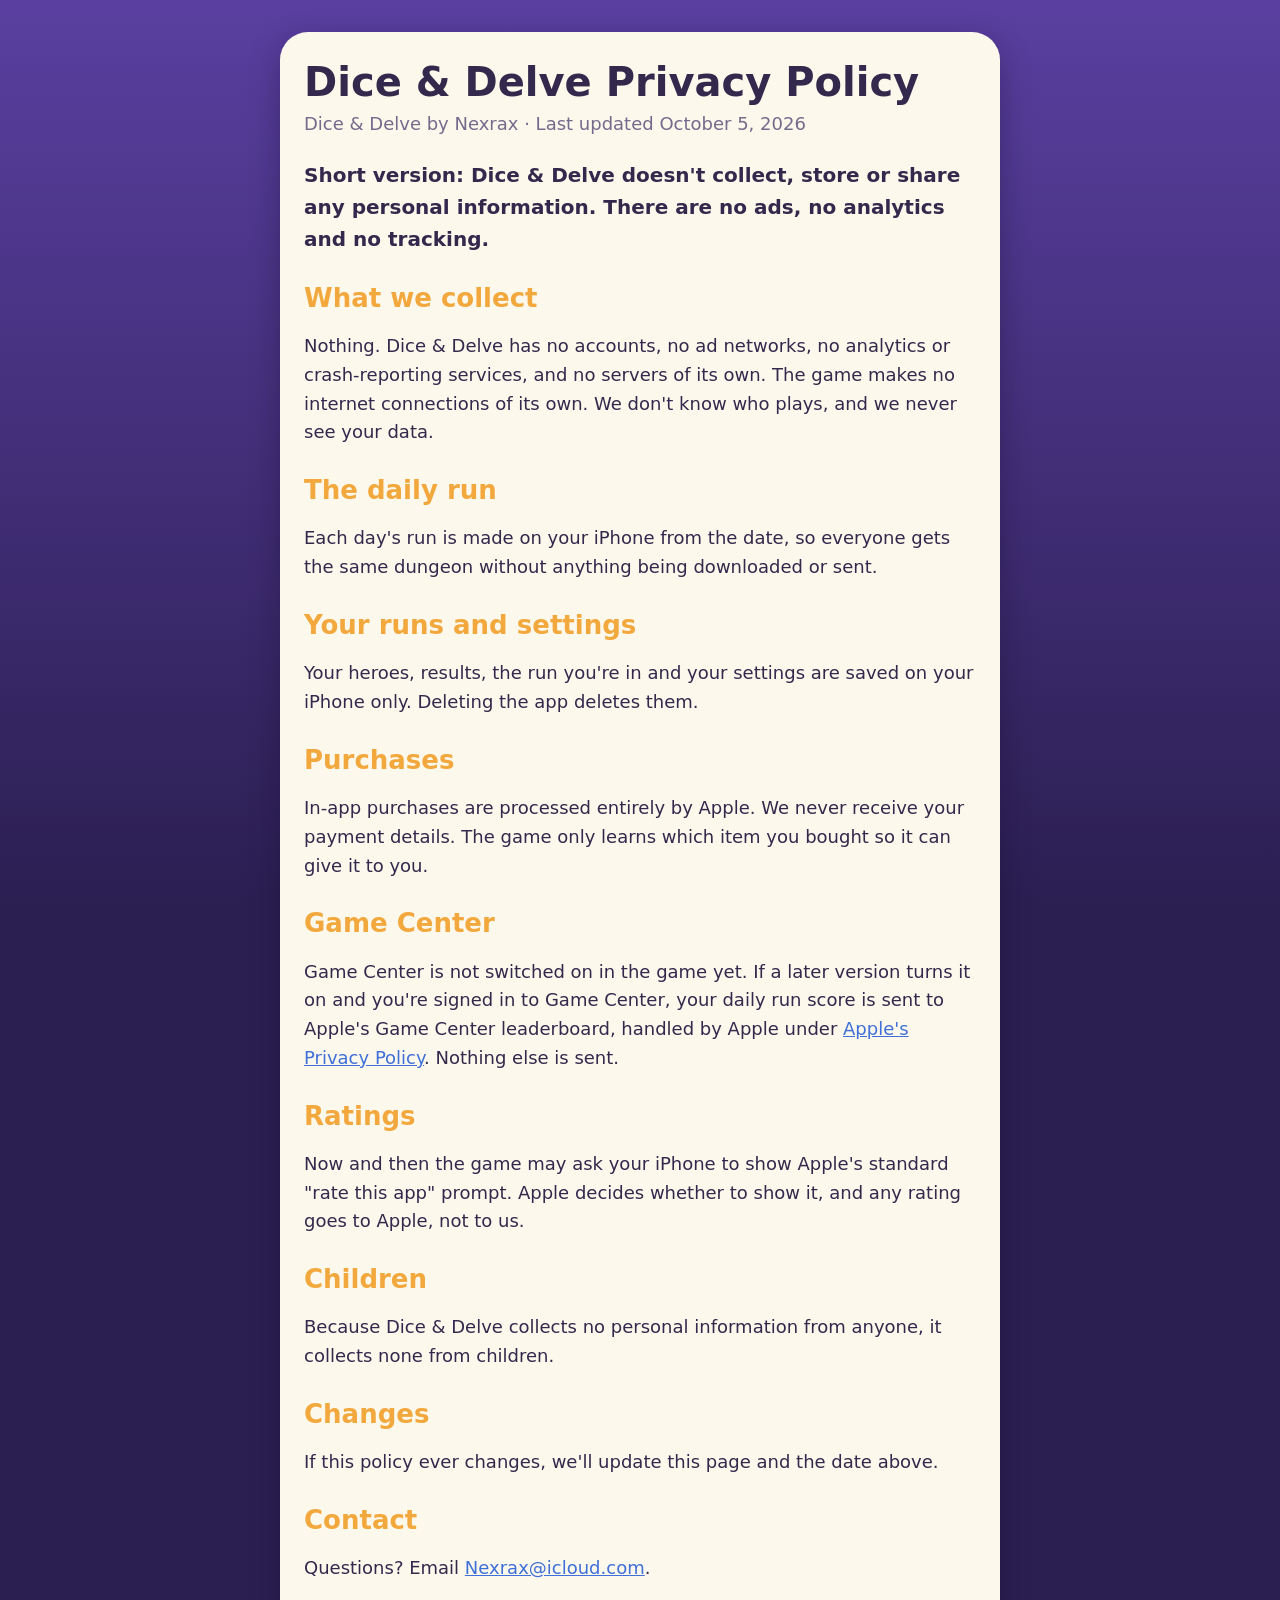
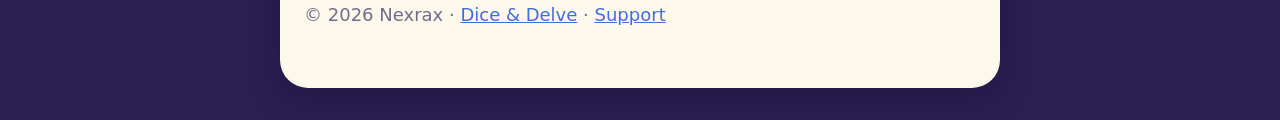
==== privacy.html @ 1c2ea607 "Dice & Delve website: home, privacy policy, support Co-Authored-By: Claude Opus 5.5 <noreply@anthrop" ====
<!doctype html>
<html lang="en">
<head>
<meta charset="utf-8">
<meta name="viewport" content="width=device-width, initial-scale=1">
<title>Dice & Delve Privacy Policy</title>
<link rel="stylesheet" href="site.css">
</head>
<body>
<main>
<h1>Dice & Delve Privacy Policy</h1>
<p class="meta">Dice & Delve by Nexrax · Last updated October 5, 2026</p>

<p class="lead">Short version: Dice & Delve doesn't collect, store or share any personal information. There are no ads, no analytics and no tracking.</p>

<h2>What we collect</h2>
<p>Nothing. Dice & Delve has no accounts, no ad networks, no analytics or crash-reporting services, and no servers of its own. The game makes no internet connections of its own. We don't know who plays, and we never see your data.</p>

<h2>The daily run</h2>
<p>Each day's run is made on your iPhone from the date, so everyone gets the same dungeon without anything being downloaded or sent.</p>

<h2>Your runs and settings</h2>
<p>Your heroes, results, the run you're in and your settings are saved on your iPhone only. Deleting the app deletes them.</p>

<h2>Purchases</h2>
<p>In-app purchases are processed entirely by Apple. We never receive your payment details. The game only learns which item you bought so it can give it to you.</p>

<h2>Game Center</h2>
<p>Game Center is not switched on in the game yet. If a later version turns it on and you're signed in to Game Center, your daily run score is sent to Apple's Game Center leaderboard, handled by Apple under <a href="https://www.apple.com/legal/privacy/">Apple's Privacy Policy</a>. Nothing else is sent.</p>

<h2>Ratings</h2>
<p>Now and then the game may ask your iPhone to show Apple's standard "rate this app" prompt. Apple decides whether to show it, and any rating goes to Apple, not to us.</p>

<h2>Children</h2>
<p>Because Dice & Delve collects no personal information from anyone, it collects none from children.</p>

<h2>Changes</h2>
<p>If this policy ever changes, we'll update this page and the date above.</p>

<h2>Contact</h2>
<p>Questions? Email <a href="mailto:Nexrax@icloud.com">Nexrax@icloud.com</a>.</p>

<p class="meta">© 2026 Nexrax · <a href="index.html">Dice & Delve</a> · <a href="support.html">Support</a></p>
</main>
</body>
</html>
---- site.css ----
:root { --ink: #33294D; --soft: #736B8C; --gold: #F2A83D; --paper: #FCF8EB; --night: #2B1F52; --dusk: #5A3FA0; --link: #3F6FD8; }
* { box-sizing: border-box; }
body { margin: 0; font: 400 18px/1.6 ui-rounded, 'SF Pro Rounded', system-ui, -apple-system, 'Segoe UI', sans-serif; color: var(--ink); background: linear-gradient(180deg, var(--dusk), var(--night)) fixed; background-color: var(--night); }
main { max-width: 720px; margin: 32px auto; padding: 28px 24px 40px; background: var(--paper); border-radius: 28px; box-shadow: 0 10px 30px rgba(20, 12, 40, .35); }
@media (max-width: 760px) { main { margin: 16px; } }
h1 { font: 900 40px/1.1 ui-rounded, 'SF Pro Rounded', system-ui, sans-serif; margin: 0 0 6px; }
h2 { font: 900 26px/1.2 ui-rounded, 'SF Pro Rounded', system-ui, sans-serif; color: var(--gold); margin: 28px 0 6px; }
h3 { font-weight: 900; font-size: 19px; margin: 18px 0 2px; }
.meta { color: var(--soft); margin: 0 0 18px; }
.lead { font-weight: 700; font-size: 20px; }
.shot { display: block; width: 100%; max-width: 300px; margin: 20px auto; border-radius: 22px; box-shadow: 0 6px 20px rgba(20, 12, 40, .25); }
a { color: var(--link); }
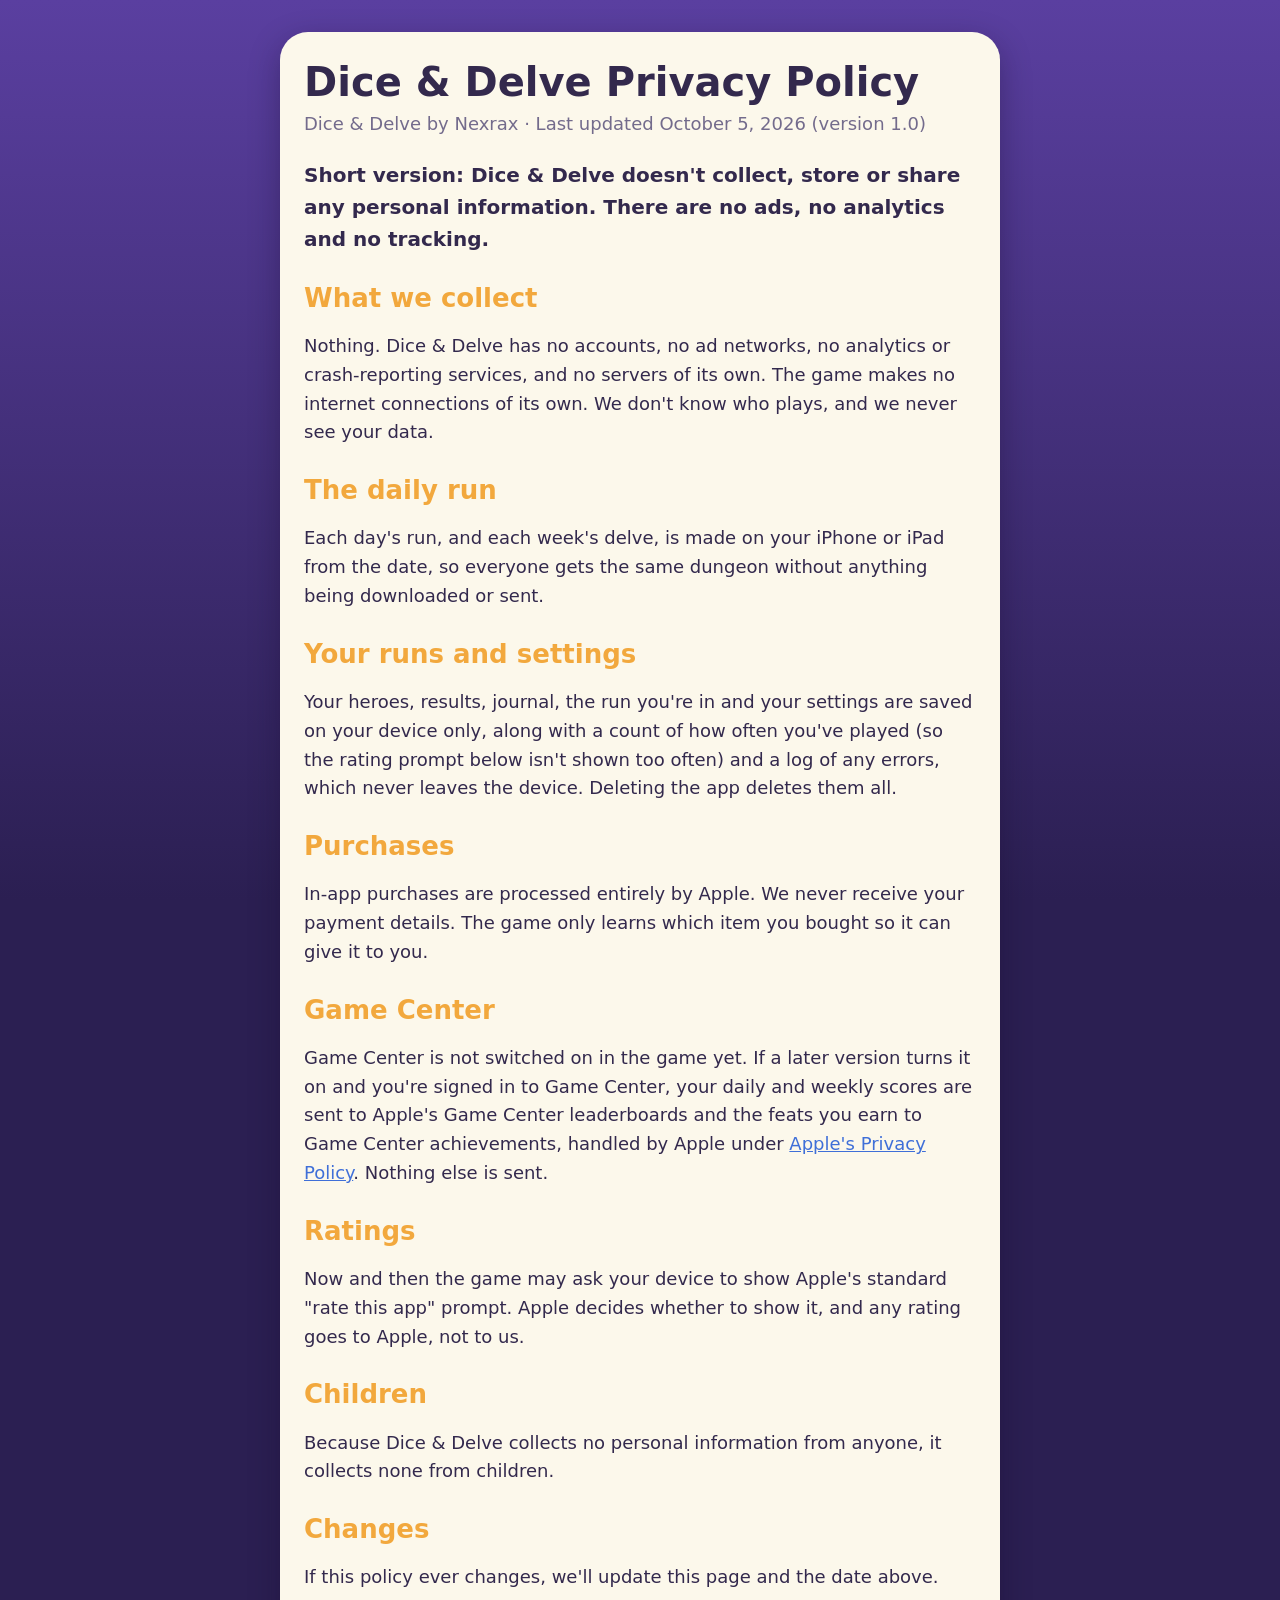
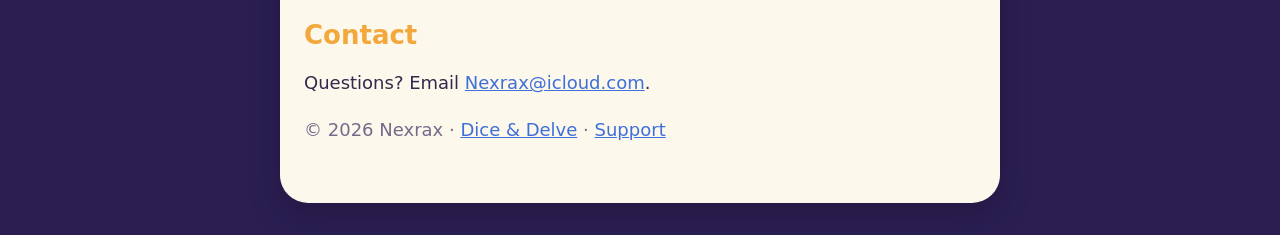
==== commit a5aecb7e: "Dice & Delve 1.0: iPhone and iPad, the weekly delve, the Journal, Heroic, Reduce motion The home pag" ====
--- a/privacy.html
+++ b/privacy.html
@@ -9,7 +9,7 @@
 <body>
 <main>
 <h1>Dice & Delve Privacy Policy</h1>
-<p class="meta">Dice & Delve by Nexrax · Last updated October 5, 2026</p>
+<p class="meta">Dice & Delve by Nexrax · Last updated October 5, 2026 (version 1.0)</p>
 
 <p class="lead">Short version: Dice & Delve doesn't collect, store or share any personal information. There are no ads, no analytics and no tracking.</p>
 
@@ -17,19 +17,19 @@
 <p>Nothing. Dice & Delve has no accounts, no ad networks, no analytics or crash-reporting services, and no servers of its own. The game makes no internet connections of its own. We don't know who plays, and we never see your data.</p>
 
 <h2>The daily run</h2>
-<p>Each day's run is made on your iPhone from the date, so everyone gets the same dungeon without anything being downloaded or sent.</p>
+<p>Each day's run, and each week's delve, is made on your iPhone or iPad from the date, so everyone gets the same dungeon without anything being downloaded or sent.</p>
 
 <h2>Your runs and settings</h2>
-<p>Your heroes, results, the run you're in and your settings are saved on your iPhone only. Deleting the app deletes them.</p>
+<p>Your heroes, results, journal, the run you're in and your settings are saved on your device only, along with a count of how often you've played (so the rating prompt below isn't shown too often) and a log of any errors, which never leaves the device. Deleting the app deletes them all.</p>
 
 <h2>Purchases</h2>
 <p>In-app purchases are processed entirely by Apple. We never receive your payment details. The game only learns which item you bought so it can give it to you.</p>
 
 <h2>Game Center</h2>
-<p>Game Center is not switched on in the game yet. If a later version turns it on and you're signed in to Game Center, your daily run score is sent to Apple's Game Center leaderboard, handled by Apple under <a href="https://www.apple.com/legal/privacy/">Apple's Privacy Policy</a>. Nothing else is sent.</p>
+<p>Game Center is not switched on in the game yet. If a later version turns it on and you're signed in to Game Center, your daily and weekly scores are sent to Apple's Game Center leaderboards and the feats you earn to Game Center achievements, handled by Apple under <a href="https://www.apple.com/legal/privacy/">Apple's Privacy Policy</a>. Nothing else is sent.</p>
 
 <h2>Ratings</h2>
-<p>Now and then the game may ask your iPhone to show Apple's standard "rate this app" prompt. Apple decides whether to show it, and any rating goes to Apple, not to us.</p>
+<p>Now and then the game may ask your device to show Apple's standard "rate this app" prompt. Apple decides whether to show it, and any rating goes to Apple, not to us.</p>
 
 <h2>Children</h2>
 <p>Because Dice & Delve collects no personal information from anyone, it collects none from children.</p>
